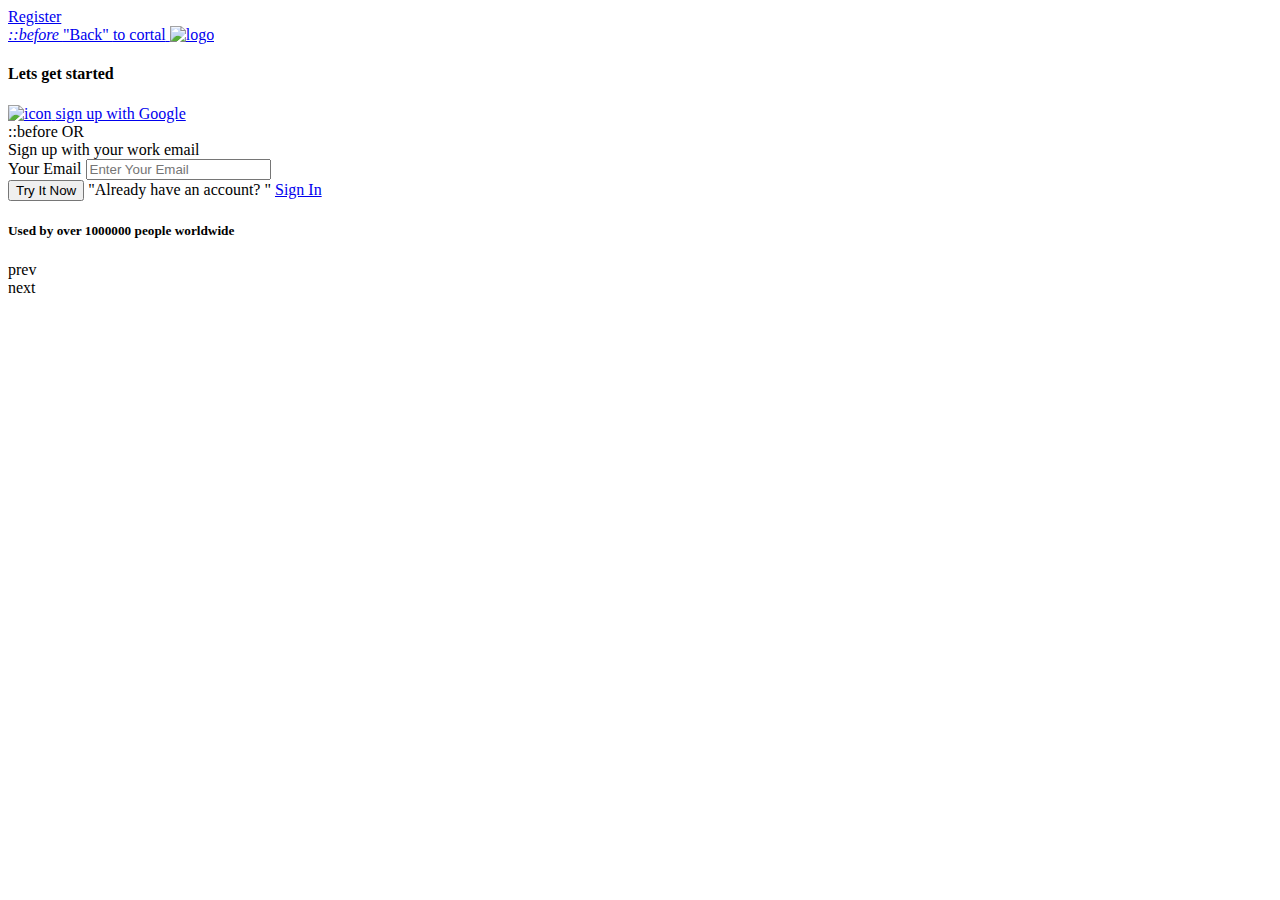
==== register.html @ 86d980b1 "added ids" ====
<!DOCTYPE html>
<html lang="en">

<head>
    <meta charset="UTF-8">
    <meta http-equiv="X-UA-Compatible" content="IE=edge">
    <meta name="viewport" content="width=device-width, initial-scale=1.0">
    <title>URL-SHORTENER</title>
</head>

<body>
    <div class="register" id="Header">
        <a href="Register.html" class="Register-button">Register</a>

    </div>
    <div class="account-section" id="account">
        <div class="container" id="container">
            <div class="account-title  " id="title">
                <a href="index.html" class="back-home">
                    <i class="fas fa-angle-left">
                        ::before
                    </i>
                    <span>
                        "Back"
                        <span class="span-none">to cortal</span>
                    </span>
                </a>
                <a href="index.html" class="logo">
                    <img src="" alt="logo">
                </a>
            </div>
            <div class="account-wraper" id="wraper">
                <div class="account-header" id="account-H">
                    <h4 class="title">Lets get started</h4>
                    <a href="#0" class="sign in with">
                        <img src="" alt="icon">
                        <span>sign up with Google</span>
                    </a>
                </div>
                <div class="or" id="or">
                    ::before
                    <span>OR</span>
                </div>
                <div class="account-body" id="body">
                    <span class="span">Sign up with your work email</span>
                    <form action="" class="account-form">
                        <div class="form-group" id="form">
                            <label for="sign-up">Your Email</label>
                            <input type="text" placeholder="Enter Your Email" id="email-sign-up">
                        </div>
                        <div class="form-group text-center" id="form-text">
                            <button type="submit">Try It Now</button>
                            <span class="span2">
                                "Already have an account? "
                                <a href="sign-in.html">Sign In</a>
                            </span>
                        </div>
                    </form>
                </div>
            </div>
            <div class="sponsor-slider-wraper" id="slider-wraper">
                <h5 class="slider-heading">Used by over 1000000 people worldwide</h5>
                <div class="logotext" id="logo">
                    <div class="owl-stage-outer">
                        <div class="owl-stage" style="transform:translate3d(-3060px, 0px, 0px); transition: all 0.25s ease 0s; width: 5040px;"></div>
                    </div>
                </div>
                <div class="owl-nav disable">
                    <div class="owl-prev">prev</div>
                    <div class="owl-next">next</div>
                </div>
                <div class="owl-dot disable" id="owl"></div>
                <div class="owl-thumb"></div>
            </div>
        </div>
    </div>

</body>

</html>
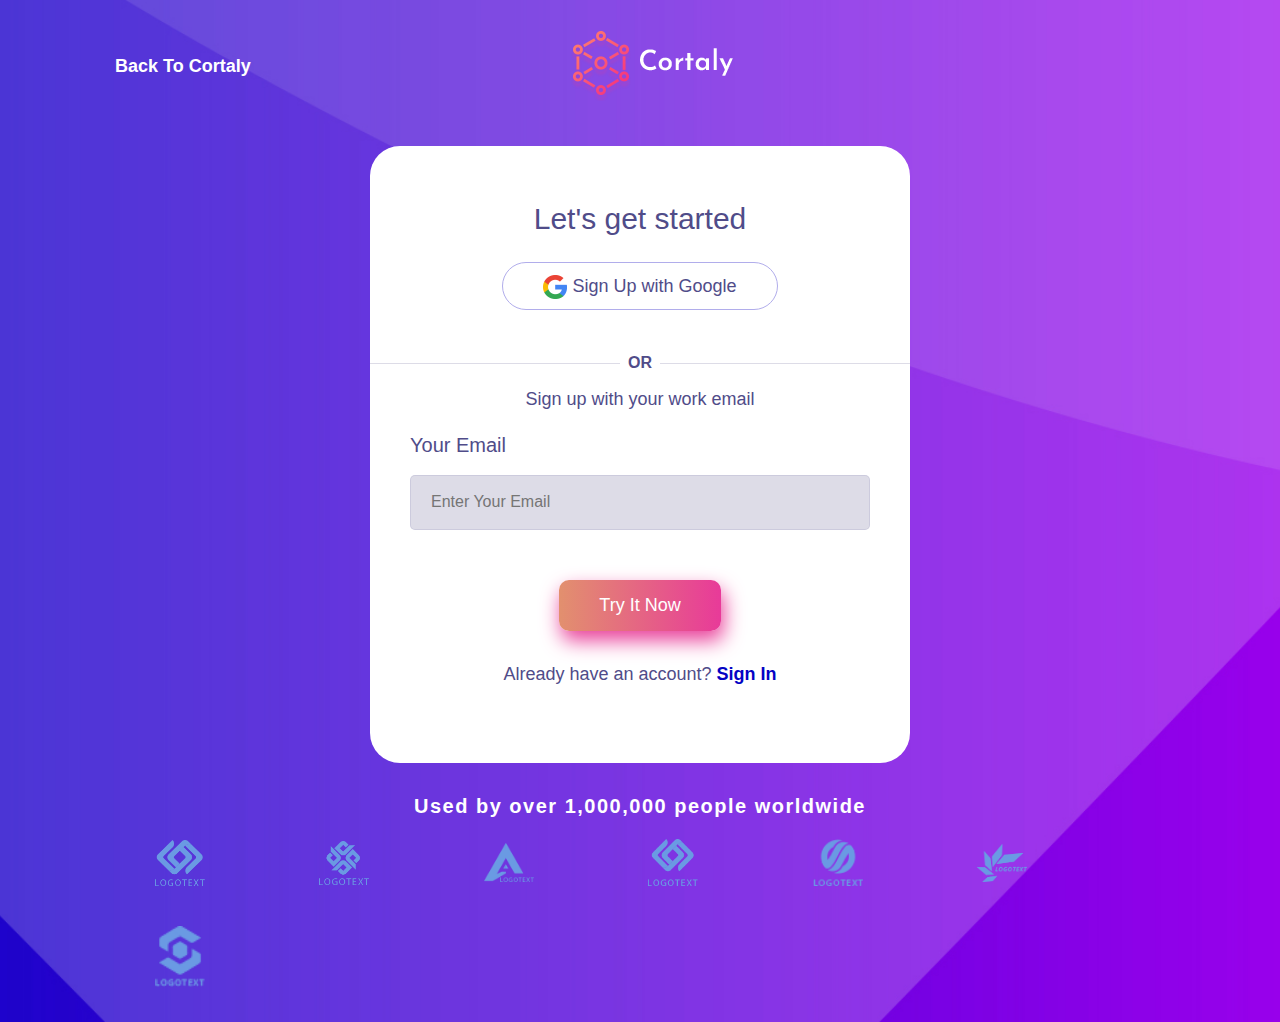
==== commit 4615bb2f: "register page css file" ====
--- a/register.html
+++ b/register.html
@@ -6,39 +6,36 @@
     <meta http-equiv="X-UA-Compatible" content="IE=edge">
     <meta name="viewport" content="width=device-width, initial-scale=1.0">
     <title>URL-SHORTENER</title>
+    <link rel="stylesheet" href="/register.css">
+    
 </head>
 
 <body>
-    <div class="register" id="Header">
-        <a href="Register.html" class="Register-button">Register</a>
 
-    </div>
     <div class="account-section" id="account">
         <div class="container" id="container">
-            <div class="account-title  " id="title">
+            <div class="account-title flex" id="title">
                 <a href="index.html" class="back-home">
-                    <i class="fas fa-angle-left">
-                        ::before
-                    </i>
+                    <i class="fas fa-angle-left"></i>
                     <span>
-                        "Back"
-                        <span class="span-none">to cortal</span>
+                        Back
+                        <span class="span-none">To Cortaly</span>
                     </span>
                 </a>
                 <a href="index.html" class="logo">
-                    <img src="" alt="logo">
+                    <img src="/img/logo.png" alt="logo">
                 </a>
             </div>
-            <div class="account-wraper" id="wraper">
+            <div class="account-wrapper" id="wrapper">
                 <div class="account-header" id="account-H">
-                    <h4 class="title">Lets get started</h4>
-                    <a href="#0" class="sign in with">
-                        <img src="" alt="icon">
-                        <span>sign up with Google</span>
+                    <h4 class="title">Let's get started</h4>
+                    <a href="#0" class="sign-in-with ">
+                        <img src="/img/google.png" alt="icon">
+                        <span>Sign Up with Google</span>
                     </a>
                 </div>
-                <div class="or" id="or">
-                    ::before
+                <div class="or text-center" id="or">
+                    <div class="line"></div>
                     <span>OR</span>
                 </div>
                 <div class="account-body" id="body">
@@ -51,7 +48,7 @@
                         <div class="form-group text-center" id="form-text">
                             <button type="submit">Try It Now</button>
                             <span class="span2">
-                                "Already have an account? "
+                                Already have an account?
                                 <a href="sign-in.html">Sign In</a>
                             </span>
                         </div>
@@ -59,18 +56,26 @@
                 </div>
             </div>
             <div class="sponsor-slider-wraper" id="slider-wraper">
-                <h5 class="slider-heading">Used by over 1000000 people worldwide</h5>
+                <h5 class="slider-heading">Used by over 1,000,000 people worldwide</h5>
                 <div class="logotext" id="logo">
                     <div class="owl-stage-outer">
-                        <div class="owl-stage" style="transform:translate3d(-3060px, 0px, 0px); transition: all 0.25s ease 0s; width: 5040px;"></div>
+                        <div class="owl-stage" >
+                        <img src="/img/sponsor1.png" alt="">
+                        <img src="/img/sponsor2.png" alt="">
+                        <img src="/img/sponsor3.png" alt="">
+                        <img src="/img/sponsor4.png" alt="">
+                        <img src="/img/sponsor5.png" alt="">
+                        <img src="/img/sponsor6.png" alt="">
+                        <img src="/img/sponsor7.png" alt="">
+                        </div>
                     </div>
                 </div>
-                <div class="owl-nav disable">
+                <!-- <div class="owl-nav disable">
                     <div class="owl-prev">prev</div>
                     <div class="owl-next">next</div>
                 </div>
                 <div class="owl-dot disable" id="owl"></div>
-                <div class="owl-thumb"></div>
+                <div class="owl-thumb"></div> -->
             </div>
         </div>
     </div>
--- a/register.css
+++ b/register.css
@@ -0,0 +1,189 @@
+*, ::before, ::after {
+    box-sizing: border-box;
+    margin: 0;
+    }
+
+html {
+    font-family: Arial, Helvetica, sans-serif;
+    line-height: 26px;
+}
+a {
+    text-decoration: none;
+    display: inline-block;
+}
+.text-center {
+    text-align: center;
+}
+.flex {
+    display: flex;
+}
+.account-section {
+    background-image: url('/img/account-bg.jpg');
+    background-size: cover;
+    background-position: center center;
+    background-repeat: no-repeat;
+    min-height: 100vh;
+}
+
+#container {
+    margin-left: auto;
+    margin-right: auto;
+    width: 100%;
+    padding: 15px 100px;
+}
+
+.account-title {
+    padding: 15px;
+    align-items: center;
+    width: 60%;
+    justify-content: space-between;
+    margin-bottom: 30px;
+    }
+
+.back-home {
+    font-size: 18px;
+    color: #fff;
+    font-weight: bold;
+    }
+
+.account-wrapper {
+    margin: auto;
+    background-color: #fff;
+    width: 540px;
+    border-radius: 30px;
+    padding: 60px 0;
+}
+
+.account-header {
+    text-align: center;
+    color: #504c89;
+}
+
+.title {
+    font-size: 30px;
+    font-weight:500;
+    margin-bottom: 30px;
+}
+
+.sign-in-with {
+    padding: 10px 40px ;
+    border: 1px solid #b1adeb;
+    border-radius: 50px;
+    color: #504c89;
+    font-size: 18px;
+    align-items: center;
+}
+
+img {
+    vertical-align: middle;
+}
+
+.or {
+    color: #504c89;
+    font-weight: 700;
+    margin-top: 40px;
+    position: relative;
+    z-index: 1;
+    /* background-color: #dddce7 */
+    
+}
+
+.or span {
+    z-index: 1;
+    background-color: #fff;
+    padding: 8px;
+    
+}
+.line {
+    position: absolute;
+    /* content: ""; */
+    height: 1px;
+    width: 100%;
+    background-color: #dddce7;
+    top: 50%;
+    left: 0;
+    z-index: -1;
+    
+}
+
+.span {
+    text-align: center;
+    display: block;
+    color: #504c89;
+    font-size: 18px;
+    margin-top: 10px;
+    margin-bottom: 20px;
+}
+
+.form-group {
+    margin: 15px 40px;
+}
+.form-group input {
+    display: block;
+    width: 100%;
+    height: 55px;
+    margin-top: 15px;
+    margin-bottom: 50px;
+    border-radius: 5px;
+    padding: 20px;
+    background-color: #dddce7;
+    border: 1px solid rgba(59, 54, 140, 0.1)
+}
+
+.form-group label {
+    color: #504c89;
+    font-size: 20px;
+    margin-bottom: 20px;
+}
+
+::placeholder {
+    font-size: 16px;
+}
+
+.form-group button {
+    color: #fff;
+    font-size: 18px;
+    display: block;
+    margin: auto;
+    text-align: center;
+    padding: 15px 40px;
+    border: none;
+    border-radius: 10px;
+    background: -webkit-linear-gradient(0deg,#e2906e 0%, #e83a99 100%);
+    box-shadow: 2.5px 9.6px 20px 0.2px #e9429b;
+    cursor: pointer;
+    margin-bottom: 30px;
+}
+
+.span2 {
+    font-size: 18px;
+    color: #504c89;
+}
+
+.span2 a {
+    color: #0403c4;
+    font-weight: 600;
+}
+
+.slider-heading {
+    color: #fff;
+    text-align: center;
+    margin-top: 30px;
+    font-size: 20px;
+    letter-spacing: 1.5px;
+}
+
+.owl-stage-outer {
+    width: 100%;
+    height: auto;
+}
+
+.owl-stage img {
+    width: 50px;
+    height: auto;
+    margin: 20px  55px;
+}
+
+.owl-stage img:hover {
+    transform: scale(1.5);
+}